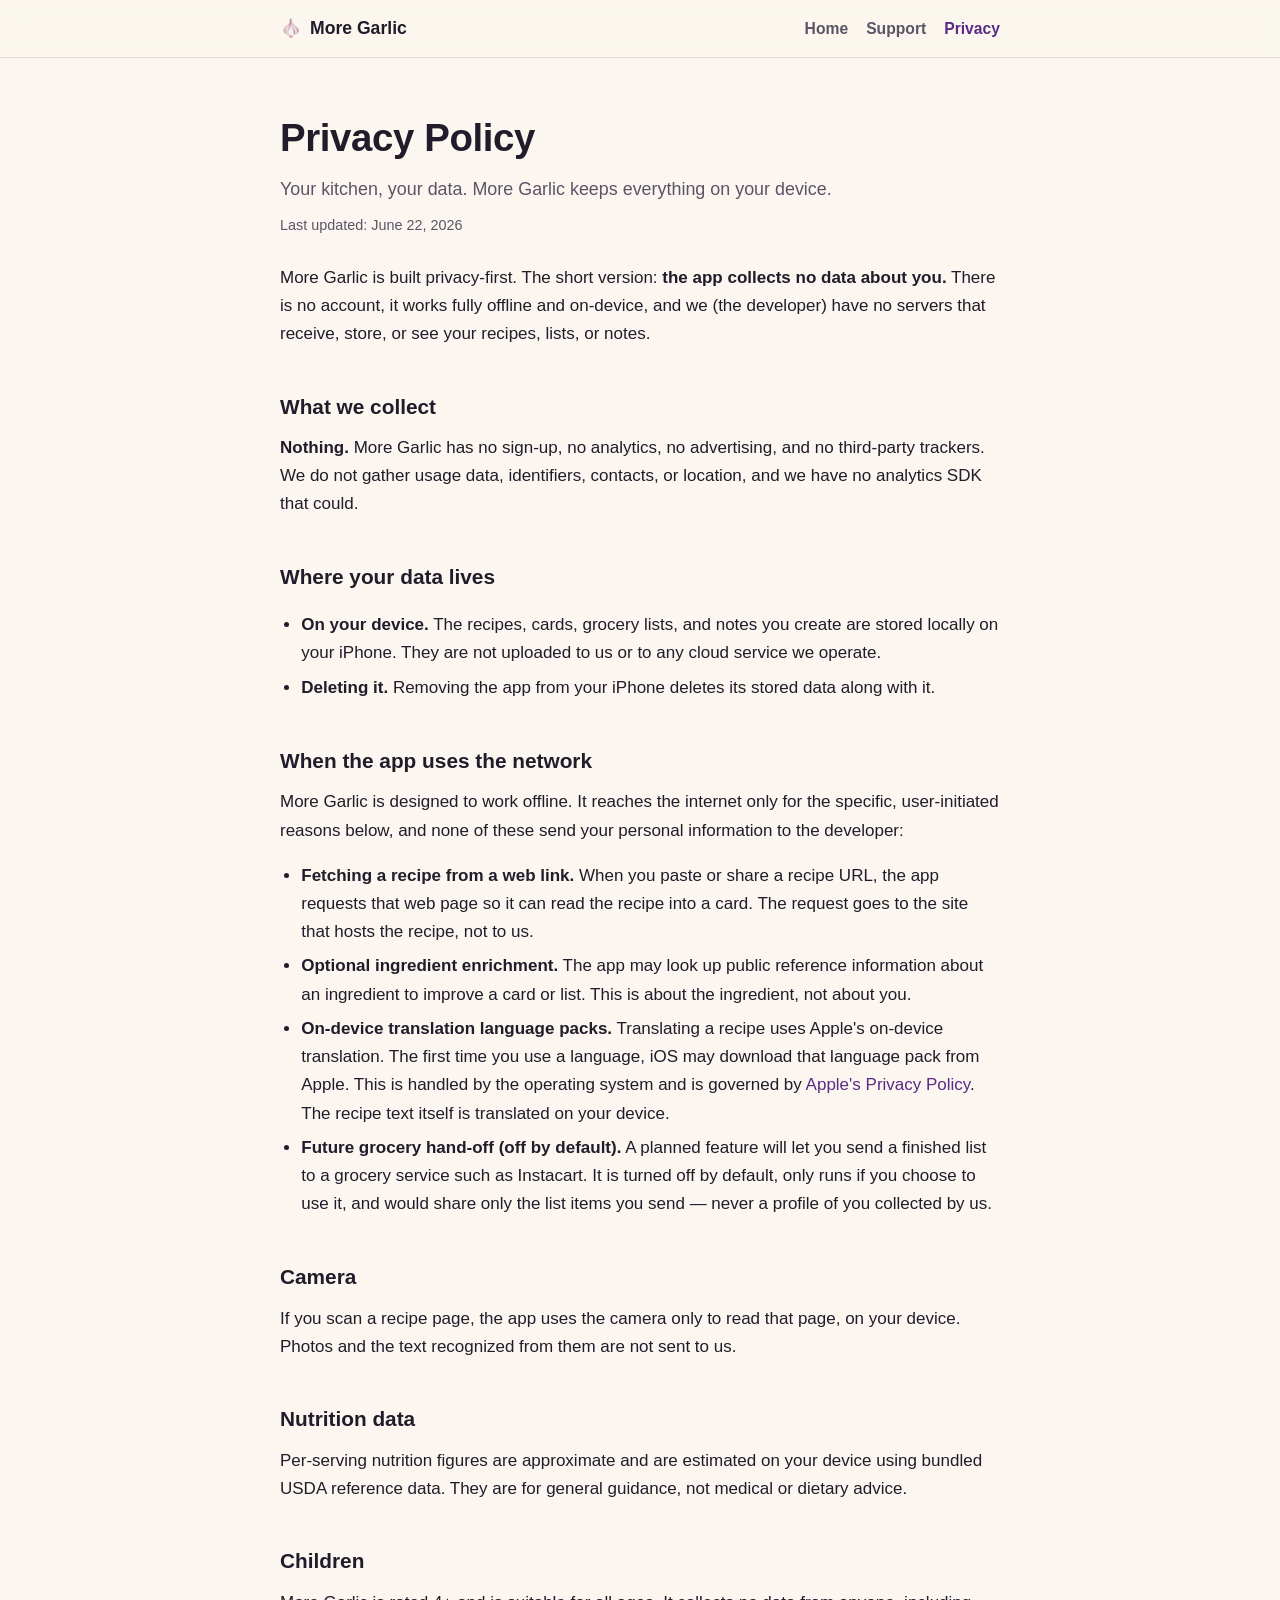
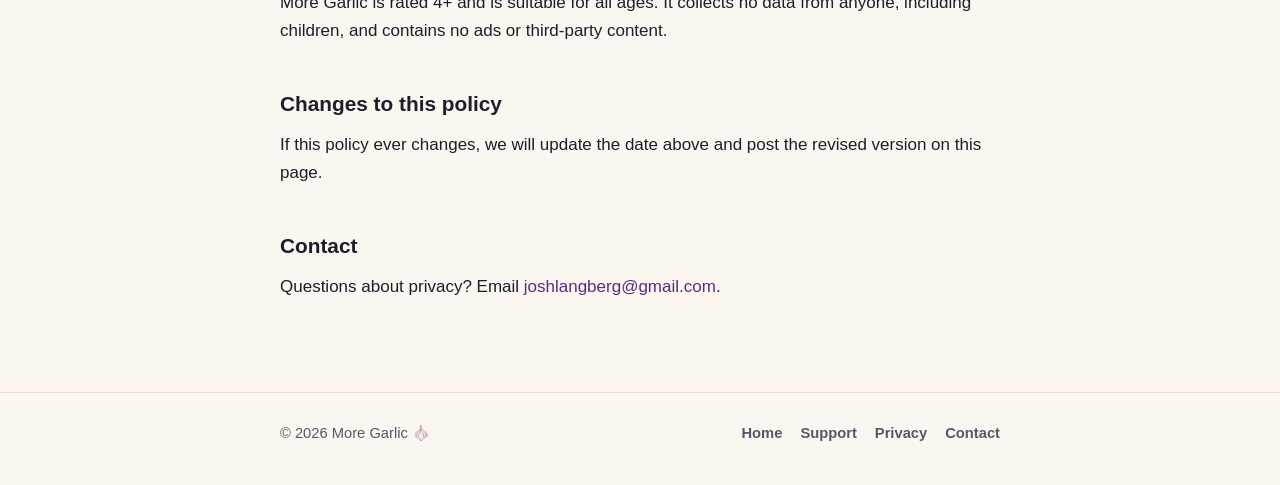
==== privacy.html @ c655173b "More Garlic site: landing, privacy, support Static HTML/CSS marketing + legal site for the iOS app M" ====
<!doctype html>
<html lang="en">
<head>
<meta charset="utf-8">
<meta name="viewport" content="width=device-width, initial-scale=1">
<title>More Garlic 🧄 — Privacy Policy</title>
<meta name="description" content="More Garlic Privacy Policy. No account, no analytics, no tracking, no ads, no data collected. Your recipes and lists stay on your device.">
<link rel="stylesheet" href="style.css">
</head>
<body>
<a class="skip" href="#main">Skip to content</a>

<header class="site-header">
  <div class="wrap">
    <a class="brand" href="index.html"><span aria-hidden="true">🧄</span> More Garlic</a>
    <nav class="nav" aria-label="Primary">
      <a href="index.html">Home</a>
      <a href="support.html">Support</a>
      <a href="privacy.html" aria-current="page">Privacy</a>
    </nav>
  </div>
</header>

<main id="main">
  <div class="wrap content">

    <div class="page-head">
      <h1>Privacy Policy</h1>
      <p class="lede">Your kitchen, your data. More Garlic keeps everything on your device.</p>
      <p class="updated">Last updated: June 22, 2026</p>
    </div>

    <p>More Garlic is built privacy-first. The short version: <strong>the app collects no data
    about you.</strong> There is no account, it works fully offline and on-device, and we (the
    developer) have no servers that receive, store, or see your recipes, lists, or notes.</p>

    <h2>What we collect</h2>
    <p><strong>Nothing.</strong> More Garlic has no sign-up, no analytics, no advertising, and no
    third-party trackers. We do not gather usage data, identifiers, contacts, or location, and we
    have no analytics SDK that could.</p>

    <h2>Where your data lives</h2>
    <ul>
      <li><strong>On your device.</strong> The recipes, cards, grocery lists, and notes you create
      are stored locally on your iPhone. They are not uploaded to us or to any cloud service we
      operate.</li>
      <li><strong>Deleting it.</strong> Removing the app from your iPhone deletes its stored data
      along with it.</li>
    </ul>

    <h2>When the app uses the network</h2>
    <p>More Garlic is designed to work offline. It reaches the internet only for the specific,
    user-initiated reasons below, and none of these send your personal information to the
    developer:</p>
    <ul>
      <li><strong>Fetching a recipe from a web link.</strong> When you paste or share a recipe URL,
      the app requests that web page so it can read the recipe into a card. The request goes to the
      site that hosts the recipe, not to us.</li>
      <li><strong>Optional ingredient enrichment.</strong> The app may look up public reference
      information about an ingredient to improve a card or list. This is about the ingredient, not
      about you.</li>
      <li><strong>On-device translation language packs.</strong> Translating a recipe uses Apple's
      on-device translation. The first time you use a language, iOS may download that language pack
      from Apple. This is handled by the operating system and is governed by
      <a href="https://www.apple.com/legal/privacy/">Apple's Privacy Policy</a>. The recipe text
      itself is translated on your device.</li>
      <li><strong>Future grocery hand-off (off by default).</strong> A planned feature will let you
      send a finished list to a grocery service such as Instacart. It is turned off by default, only
      runs if you choose to use it, and would share only the list items you send — never a profile of
      you collected by us.</li>
    </ul>

    <h2>Camera</h2>
    <p>If you scan a recipe page, the app uses the camera only to read that page, on your device.
    Photos and the text recognized from them are not sent to us.</p>

    <h2>Nutrition data</h2>
    <p>Per-serving nutrition figures are approximate and are estimated on your device using bundled
    USDA reference data. They are for general guidance, not medical or dietary advice.</p>

    <h2>Children</h2>
    <p>More Garlic is rated 4+ and is suitable for all ages. It collects no data from anyone,
    including children, and contains no ads or third-party content.</p>

    <h2>Changes to this policy</h2>
    <p>If this policy ever changes, we will update the date above and post the revised version on
    this page.</p>

    <h2>Contact</h2>
    <p>Questions about privacy? Email
    <a href="mailto:joshlangberg@gmail.com">joshlangberg@gmail.com</a>.</p>

  </div>
</main>

<footer class="site-footer">
  <div class="wrap">
    <span>© 2026 More Garlic 🧄</span>
    <nav aria-label="Footer">
      <a href="index.html">Home</a>
      <a href="support.html">Support</a>
      <a href="privacy.html">Privacy</a>
      <a href="mailto:joshlangberg@gmail.com">Contact</a>
    </nav>
  </div>
</footer>

</body>
</html>
---- style.css ----
/* More Garlic — shared stylesheet
   Brand: "Playful Pantry" — aubergine/purple accent, garlic, warm off-white.
   Mobile-first, accessible (WCAG AA), light + dark aware, no heavy assets. */

:root {
  color-scheme: light dark;

  /* Aubergine / purple brand ramp. Primary chosen for AA contrast on off-white. */
  --plum:        #5b2a86;   /* primary accent — ~7.4:1 on --bg, passes AA/AAA for text */
  --plum-deep:   #3f1d63;   /* hover / strong */
  --plum-tint:   #efe6f6;   /* chip / callout backgrounds */

  --bg:          #fbf7f0;   /* warm off-white */
  --surface:     #ffffff;
  --ink:         #221b2a;   /* near-black with a plum cast — ~14:1 on --bg */
  --ink-soft:    #5c5466;   /* muted body — ~5.6:1 on --bg, passes AA */
  --line:        #e7ddd0;   /* warm hairline */

  --radius:      18px;
  --radius-sm:   12px;
  --maxw:        760px;
}

@media (prefers-color-scheme: dark) {
  :root {
    --plum:      #d3b6f0;   /* light lilac for text/links on dark — high contrast */
    --plum-deep: #e8d6fb;
    --plum-tint: #2a1f38;

    --bg:        #161019;
    --surface:   #1f1726;
    --ink:       #f1ebf6;
    --ink-soft:  #b6acc2;
    --line:      #312640;
  }
}

* { box-sizing: border-box; }

html { -webkit-text-size-adjust: 100%; text-size-adjust: 100%; }

body {
  margin: 0;
  background: var(--bg);
  color: var(--ink);
  font: 17px/1.65 ui-rounded, "SF Pro Rounded", -apple-system, BlinkMacSystemFont,
        "Segoe UI", Roboto, "Helvetica Neue", Arial, sans-serif;
  -webkit-font-smoothing: antialiased;
}

.wrap {
  max-width: var(--maxw);
  margin: 0 auto;
  padding: 0 20px;
}

a {
  color: var(--plum);
  text-decoration: none;
}
a:hover { text-decoration: underline; }

/* Visible, generous focus ring for keyboard users */
a:focus-visible,
button:focus-visible {
  outline: 3px solid var(--plum);
  outline-offset: 3px;
  border-radius: 6px;
}

/* Skip link for screen-reader / keyboard users */
.skip {
  position: absolute;
  left: -9999px;
  top: 0;
  background: var(--plum);
  color: #fff;
  padding: 10px 16px;
  border-radius: 0 0 10px 0;
  z-index: 10;
}
.skip:focus {
  left: 0;
}

/* ---------- Header / nav ---------- */
.site-header {
  border-bottom: 1px solid var(--line);
  background: color-mix(in srgb, var(--bg) 88%, transparent);
  position: sticky;
  top: 0;
  -webkit-backdrop-filter: saturate(160%) blur(8px);
  backdrop-filter: saturate(160%) blur(8px);
  z-index: 5;
}
.site-header .wrap {
  display: flex;
  align-items: center;
  justify-content: space-between;
  gap: 16px;
  flex-wrap: wrap;
  padding-top: 14px;
  padding-bottom: 14px;
}
.brand {
  font-weight: 700;
  font-size: 1.1rem;
  color: var(--ink);
  display: inline-flex;
  align-items: center;
  gap: 8px;
}
.brand:hover { text-decoration: none; }
.nav {
  display: flex;
  gap: 18px;
  font-size: 0.98rem;
}
.nav a { color: var(--ink-soft); font-weight: 600; }
.nav a:hover,
.nav a[aria-current="page"] { color: var(--plum); }

/* ---------- Hero ---------- */
.hero {
  text-align: center;
  padding: 64px 0 40px;
}
.hero .garlic {
  font-size: 64px;
  line-height: 1;
  display: block;
  margin-bottom: 14px;
}
.hero h1 {
  font-size: clamp(2.1rem, 7vw, 3rem);
  line-height: 1.08;
  margin: 0 0 12px;
  letter-spacing: -0.02em;
}
.hero .tagline {
  font-size: clamp(1.15rem, 4vw, 1.4rem);
  color: var(--ink-soft);
  margin: 0 auto;
  max-width: 30ch;
}
.chip {
  display: inline-block;
  background: var(--plum-tint);
  color: var(--plum);
  font-weight: 700;
  font-size: 0.82rem;
  letter-spacing: 0.01em;
  padding: 6px 14px;
  border-radius: 999px;
  margin-bottom: 22px;
}

/* ---------- Generic page heads ---------- */
.page-head { padding: 48px 0 8px; }
.page-head h1 { font-size: clamp(1.9rem, 6vw, 2.4rem); margin: 0 0 6px; letter-spacing: -0.01em; }
.page-head .lede { color: var(--ink-soft); font-size: 1.12rem; margin: 0; }
.updated { color: var(--ink-soft); font-size: 0.9rem; margin: 8px 0 0; }

/* Section heading above the feature grid */
.section-title {
  text-align: center;
  font-size: 1.5rem;
  margin: 8px 0 4px;
}

/* "One more thing" closing block */
.closer { text-align: center; margin: 8px 0 4px; }
.closer h2 { font-size: 1.4rem; margin: 0 0 6px; }
.closer p { color: var(--ink-soft); max-width: 46ch; margin: 0 auto 18px; }

/* ---------- Feature grid ---------- */
.features {
  display: grid;
  grid-template-columns: 1fr;
  gap: 16px;
  padding: 16px 0 8px;
}
@media (min-width: 620px) {
  .features { grid-template-columns: 1fr 1fr; }
}
.feature {
  background: var(--surface);
  border: 1px solid var(--line);
  border-radius: var(--radius);
  padding: 22px 22px 24px;
}
.feature .ico { font-size: 30px; line-height: 1; display: block; margin-bottom: 10px; }
.feature h3 { margin: 0 0 6px; font-size: 1.12rem; }
.feature p { margin: 0; color: var(--ink-soft); }

/* ---------- Callout (private by design) ---------- */
.callout {
  background: var(--plum-tint);
  border: 1px solid color-mix(in srgb, var(--plum) 24%, transparent);
  border-radius: var(--radius);
  padding: 26px 24px;
  margin: 36px 0;
  text-align: center;
}
.callout h2 { margin: 0 0 8px; color: var(--plum); font-size: 1.35rem; }
.callout p { margin: 0 auto; max-width: 52ch; color: var(--ink); }

/* ---------- Long-form content (privacy / support) ---------- */
.content { padding-bottom: 24px; }
.content h2 { font-size: 1.3rem; margin: 2em 0 0.4em; }
.content h3 { font-size: 1.06rem; margin: 1.5em 0 0.25em; }
.content p { margin: 0.6em 0; }
.content ul { padding-left: 1.25em; }
.content li { margin: 0.4em 0; }
.content strong { color: var(--ink); }
code {
  background: color-mix(in srgb, var(--ink) 10%, transparent);
  padding: 1px 6px;
  border-radius: 6px;
  font-size: 0.92em;
}
hr {
  border: none;
  border-top: 1px solid var(--line);
  margin: 2.4em 0;
}

/* FAQ via native disclosure */
.faq details {
  border: 1px solid var(--line);
  border-radius: var(--radius-sm);
  background: var(--surface);
  padding: 4px 18px;
  margin: 10px 0;
}
.faq summary {
  cursor: pointer;
  font-weight: 700;
  padding: 12px 0;
  list-style: none;
}
.faq summary::-webkit-details-marker { display: none; }
.faq summary::after {
  content: "＋";
  float: right;
  color: var(--plum);
  font-weight: 700;
}
.faq details[open] summary::after { content: "－"; }
.faq details p { margin: 0 0 14px; color: var(--ink-soft); }

/* ---------- CTA buttons ---------- */
.cta-row { text-align: center; margin: 8px 0 4px; }
.btn {
  display: inline-block;
  background: var(--plum);
  color: #fff;
  font-weight: 700;
  padding: 13px 24px;
  border-radius: 999px;
  margin: 6px;
}
.btn:hover { background: var(--plum-deep); text-decoration: none; }
.btn.ghost {
  background: transparent;
  color: var(--plum);
  border: 2px solid var(--plum);
  padding: 11px 22px;
}
.note { color: var(--ink-soft); font-size: 0.92rem; margin-top: 10px; }

/* ---------- Footer ---------- */
.site-footer {
  border-top: 1px solid var(--line);
  margin-top: 56px;
  padding: 28px 0 40px;
  color: var(--ink-soft);
  font-size: 0.92rem;
}
.site-footer .wrap {
  display: flex;
  flex-wrap: wrap;
  gap: 8px 22px;
  align-items: center;
  justify-content: space-between;
}
.site-footer nav { display: flex; gap: 18px; flex-wrap: wrap; }
.site-footer a { color: var(--ink-soft); font-weight: 600; }
.site-footer a:hover { color: var(--plum); }

@media (prefers-reduced-motion: reduce) {
  * { scroll-behavior: auto !important; }
}
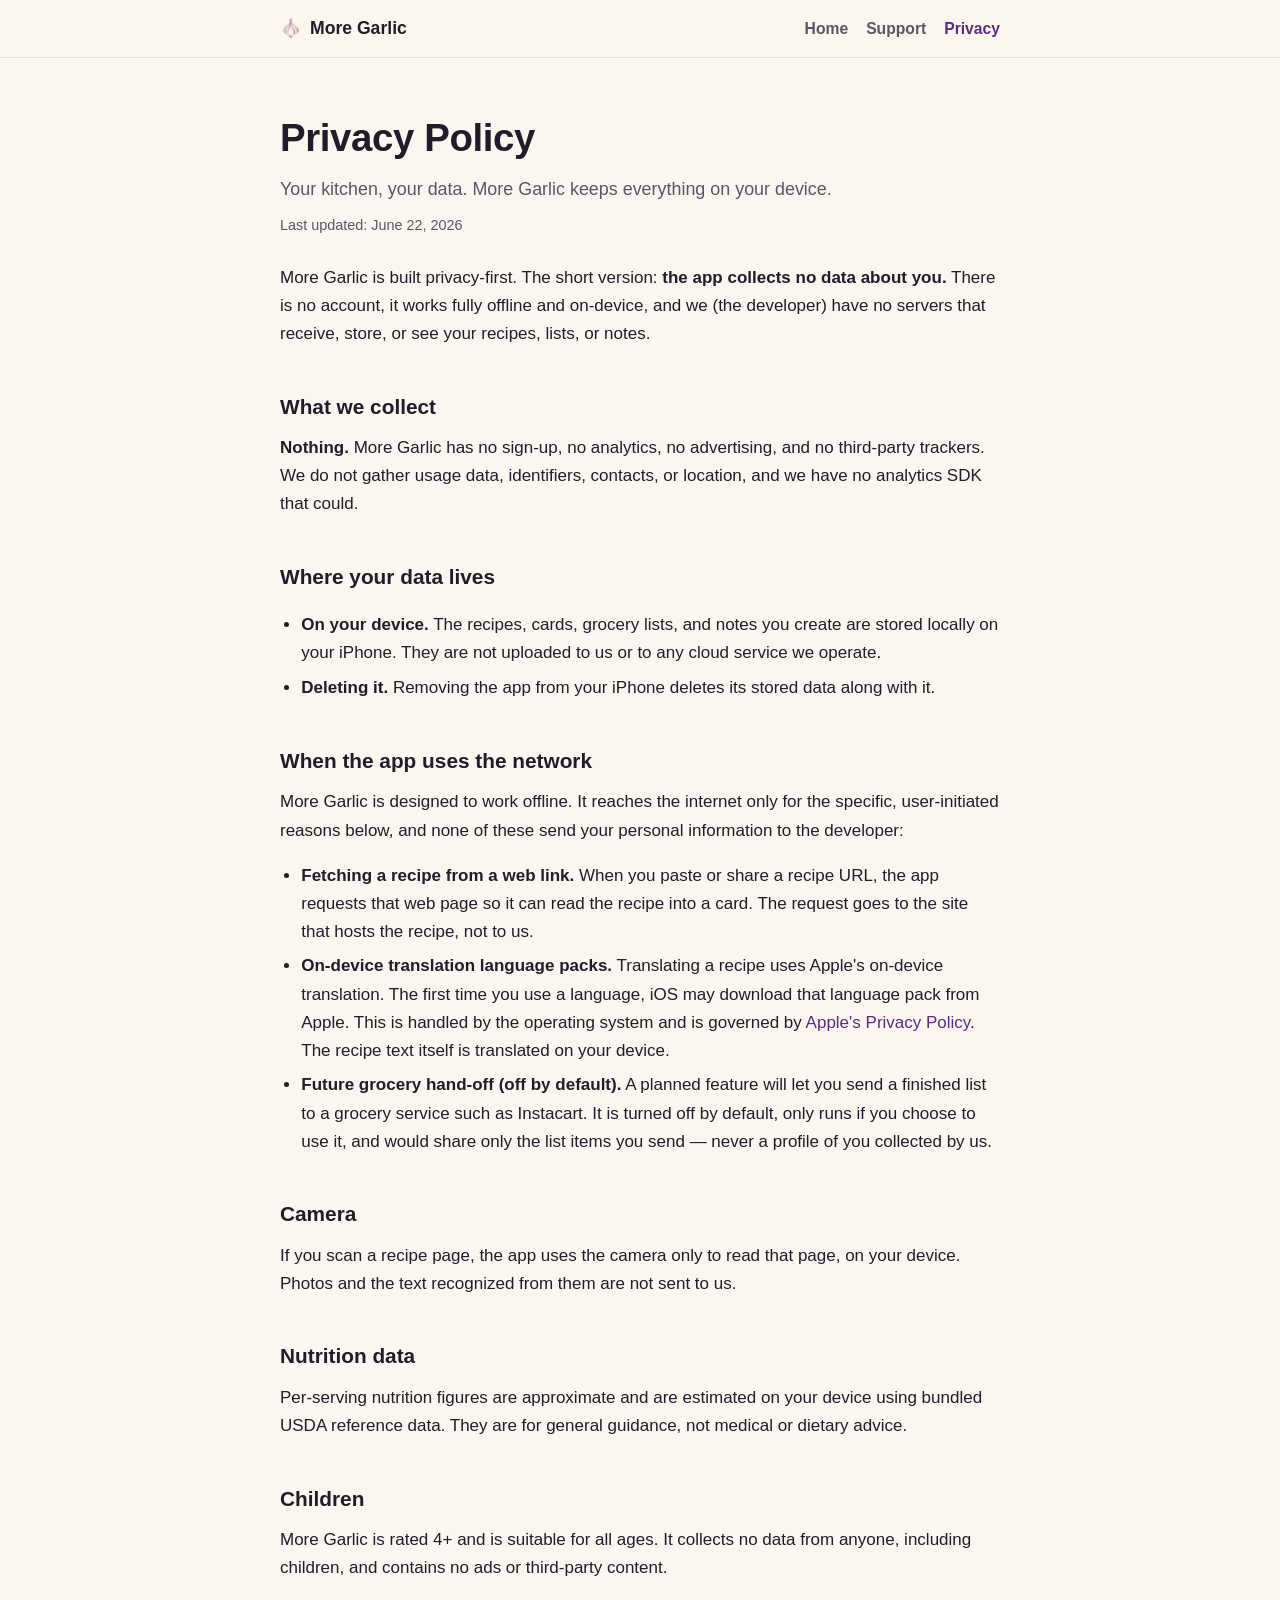
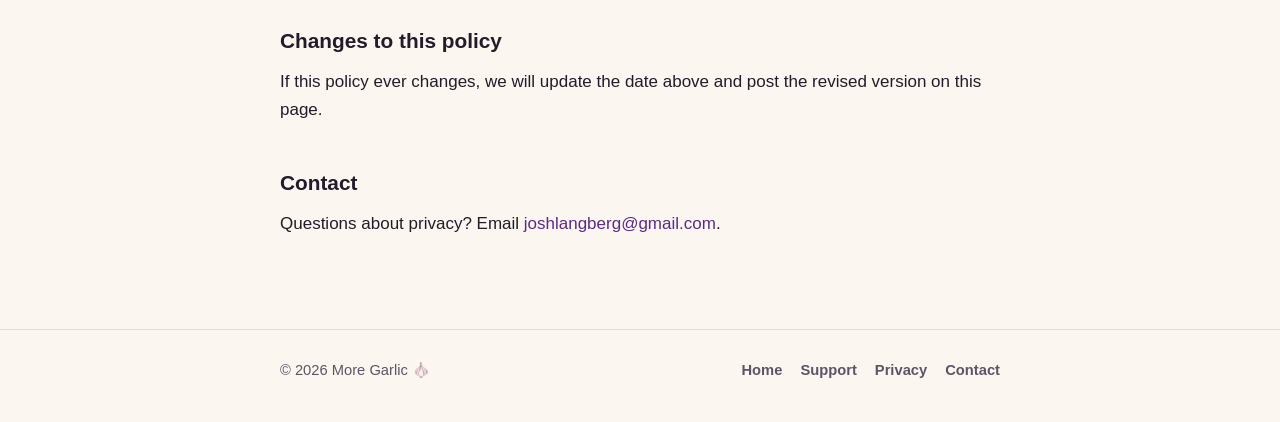
==== commit 4a213526: "fix(privacy): remove inaccurate 'ingredient enrichment' network use QA: the app resolves ingredients" ====
--- a/privacy.html
+++ b/privacy.html
@@ -56,9 +56,6 @@
       <li><strong>Fetching a recipe from a web link.</strong> When you paste or share a recipe URL,
       the app requests that web page so it can read the recipe into a card. The request goes to the
       site that hosts the recipe, not to us.</li>
-      <li><strong>Optional ingredient enrichment.</strong> The app may look up public reference
-      information about an ingredient to improve a card or list. This is about the ingredient, not
-      about you.</li>
       <li><strong>On-device translation language packs.</strong> Translating a recipe uses Apple's
       on-device translation. The first time you use a language, iOS may download that language pack
       from Apple. This is handled by the operating system and is governed by
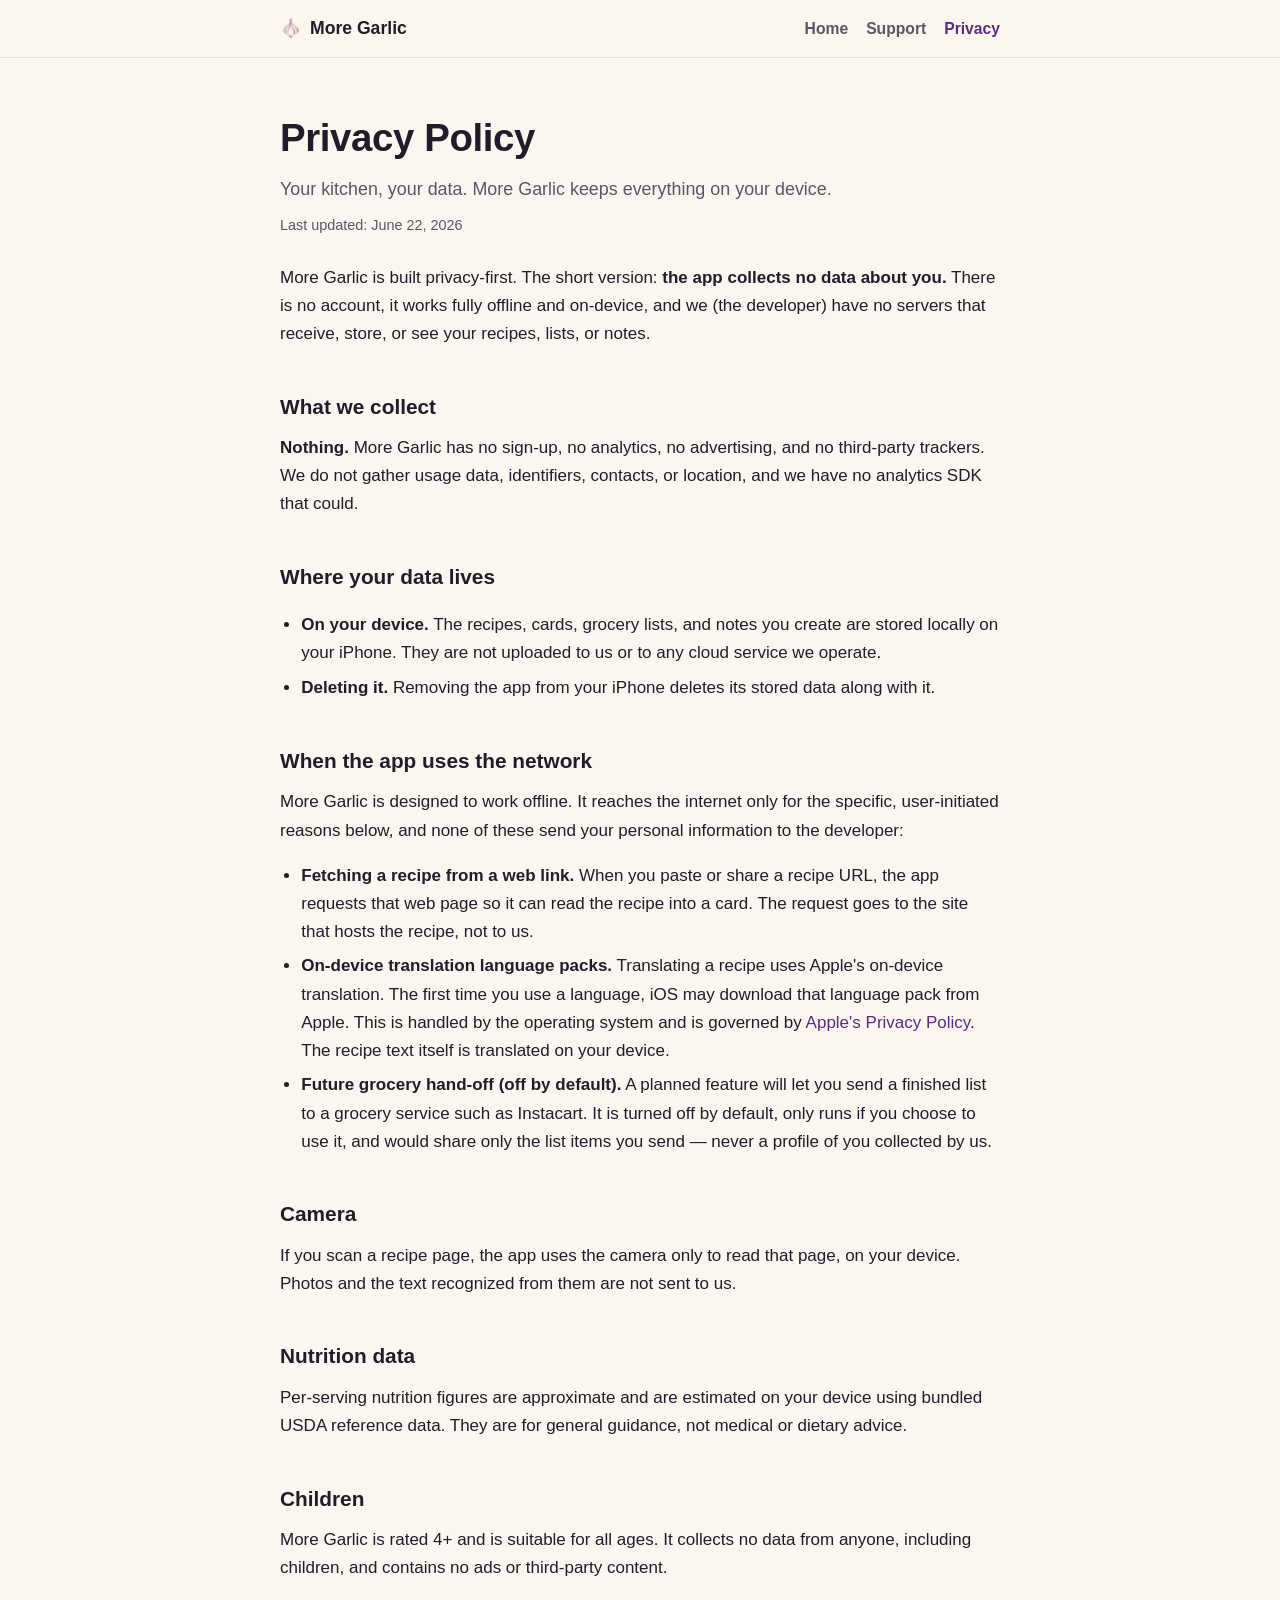
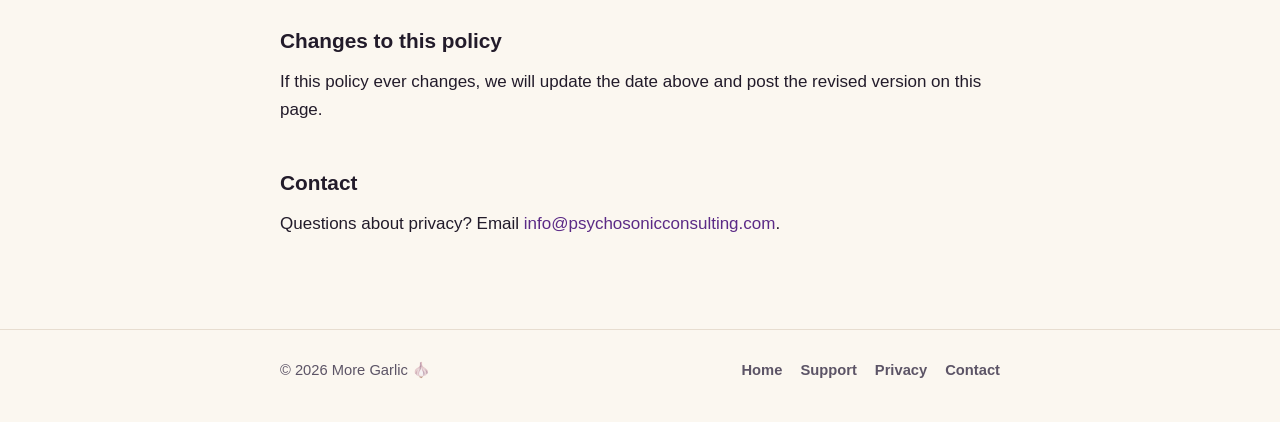
==== commit dba620a9: "chore(site): swap contact email to info@psychosonicconsulting.com" ====
--- a/privacy.html
+++ b/privacy.html
@@ -85,7 +85,7 @@
 
     <h2>Contact</h2>
     <p>Questions about privacy? Email
-    <a href="mailto:joshlangberg@gmail.com">joshlangberg@gmail.com</a>.</p>
+    <a href="mailto:info@psychosonicconsulting.com">info@psychosonicconsulting.com</a>.</p>
 
   </div>
 </main>
@@ -97,7 +97,7 @@
       <a href="index.html">Home</a>
       <a href="support.html">Support</a>
       <a href="privacy.html">Privacy</a>
-      <a href="mailto:joshlangberg@gmail.com">Contact</a>
+      <a href="mailto:info@psychosonicconsulting.com">Contact</a>
     </nav>
   </div>
 </footer>
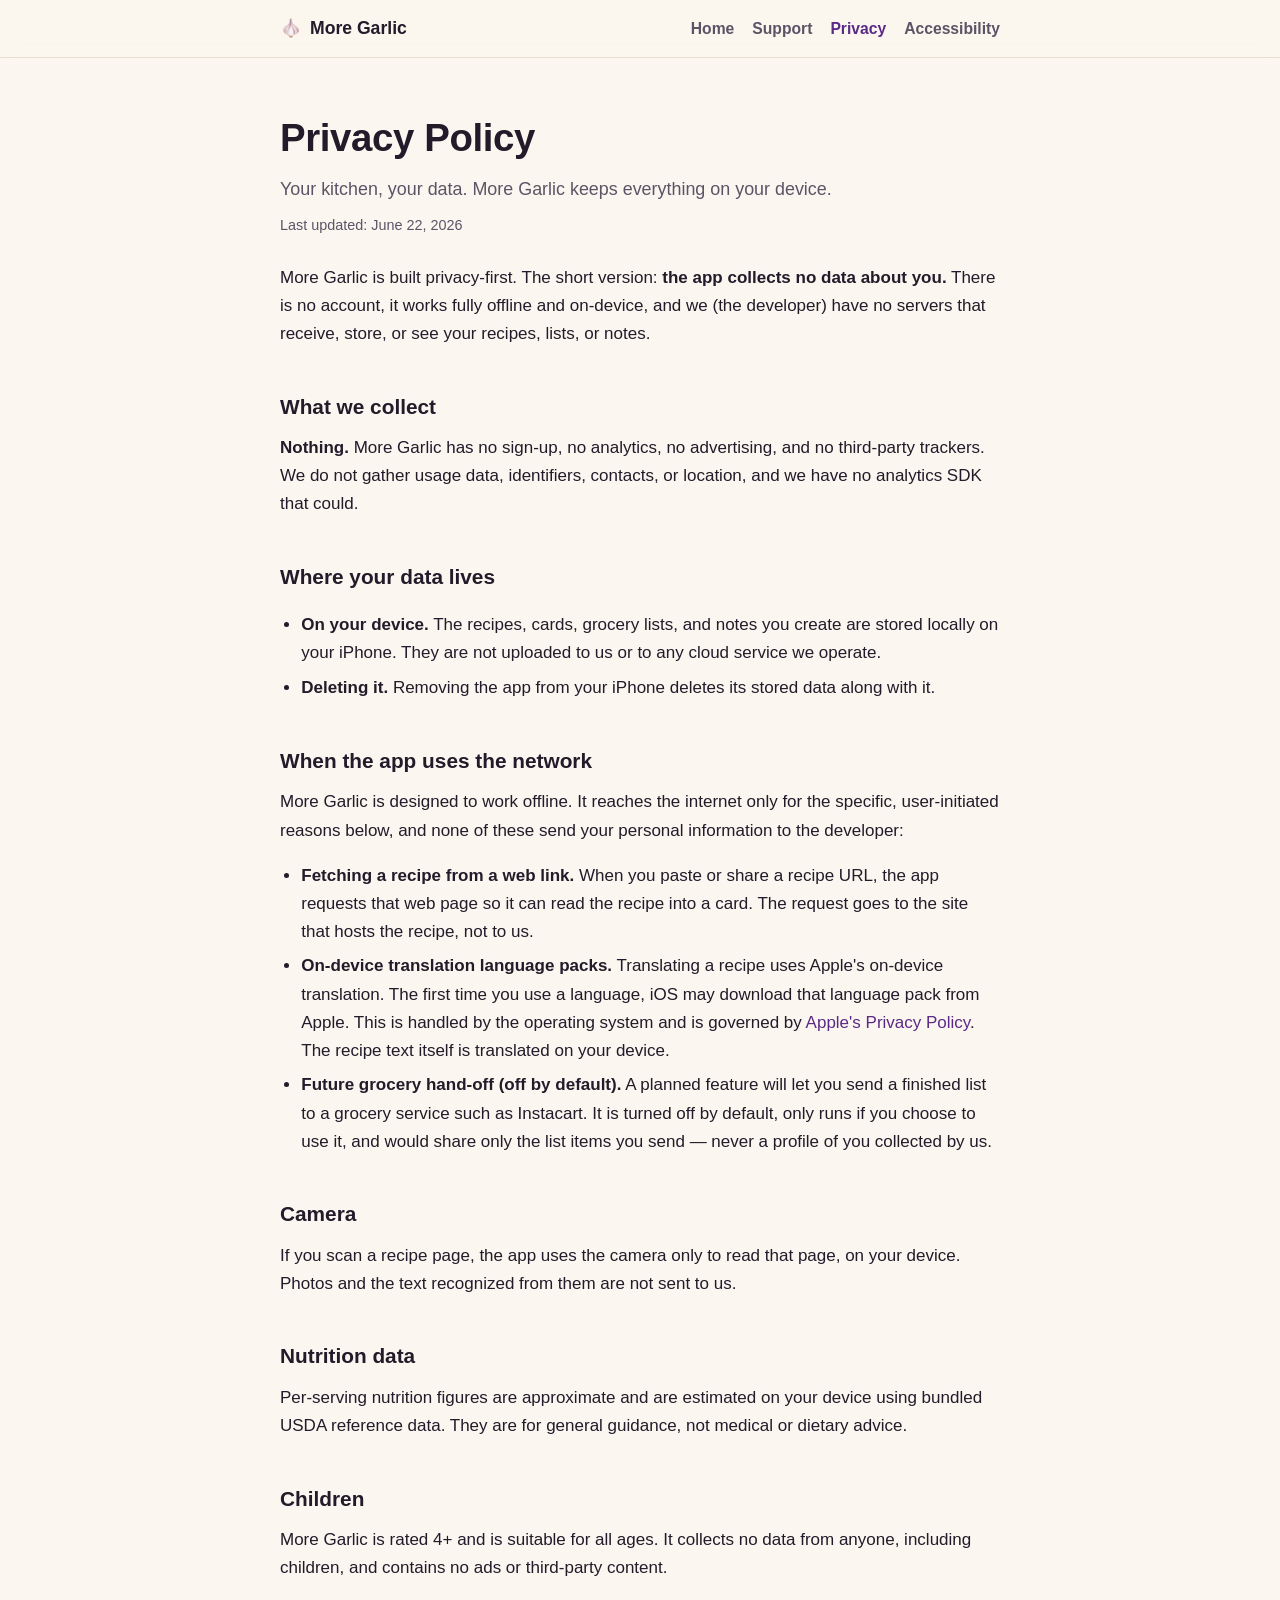
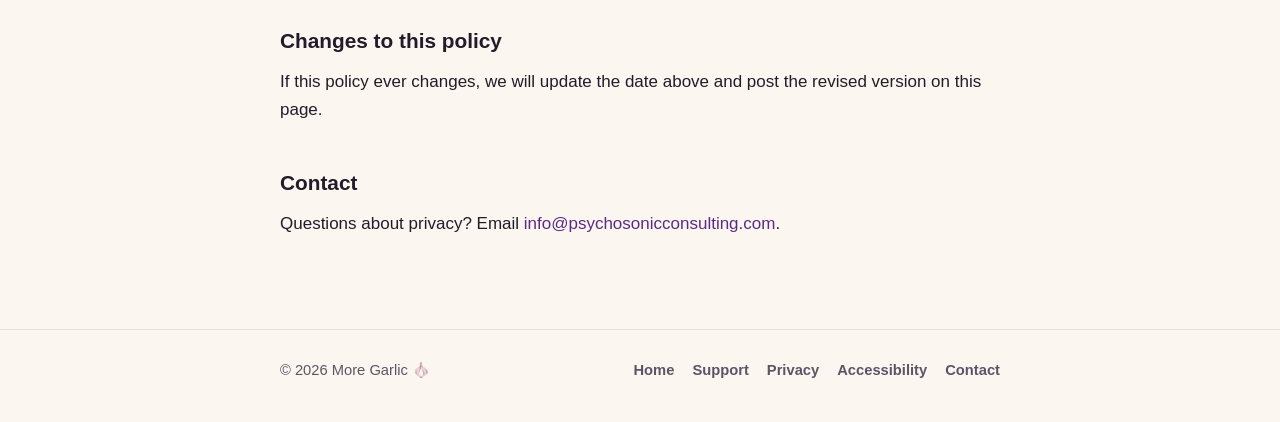
==== commit a30c10f1: "Add Accessibility page; fix stale 'ingredient enrichment' network claim - New accessibility.html (pu" ====
--- a/privacy.html
+++ b/privacy.html
@@ -17,6 +17,7 @@
       <a href="index.html">Home</a>
       <a href="support.html">Support</a>
       <a href="privacy.html" aria-current="page">Privacy</a>
+      <a href="accessibility.html">Accessibility</a>
     </nav>
   </div>
 </header>
@@ -97,6 +98,7 @@
       <a href="index.html">Home</a>
       <a href="support.html">Support</a>
       <a href="privacy.html">Privacy</a>
+      <a href="accessibility.html">Accessibility</a>
       <a href="mailto:info@psychosonicconsulting.com">Contact</a>
     </nav>
   </div>
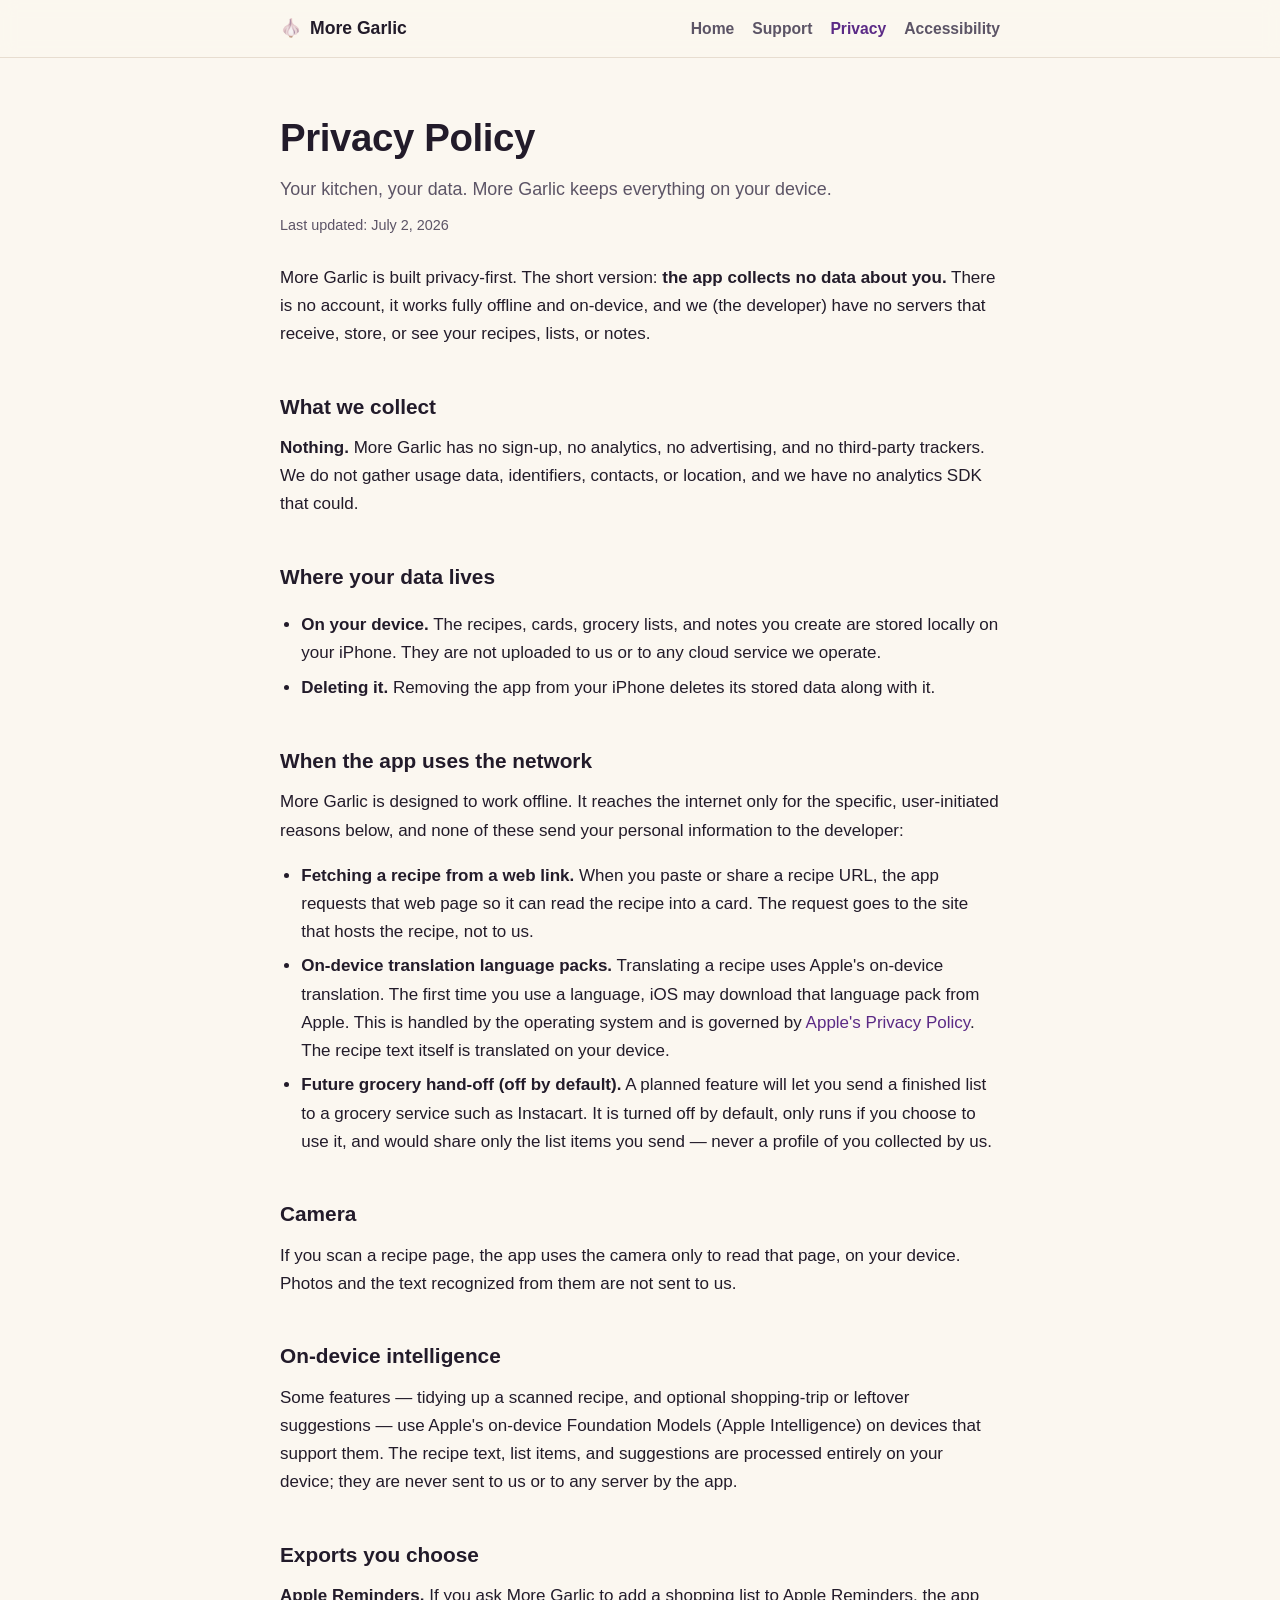
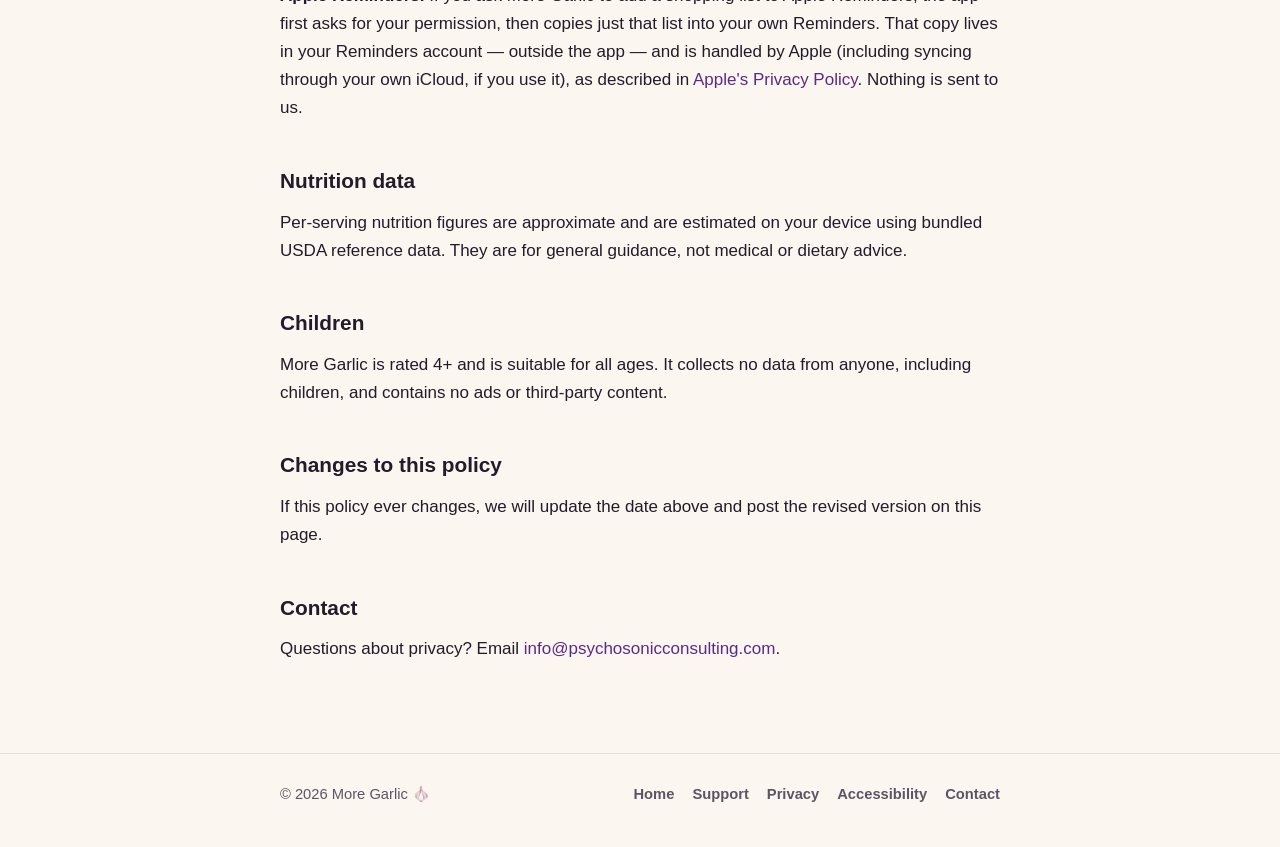
==== commit 8c319b7a: "privacy: disclose Apple Reminders export + on-device Foundation Models use; bump date Two data flows" ====
--- a/privacy.html
+++ b/privacy.html
@@ -28,7 +28,7 @@
     <div class="page-head">
       <h1>Privacy Policy</h1>
       <p class="lede">Your kitchen, your data. More Garlic keeps everything on your device.</p>
-      <p class="updated">Last updated: June 22, 2026</p>
+      <p class="updated">Last updated: July 2, 2026</p>
     </div>
 
     <p>More Garlic is built privacy-first. The short version: <strong>the app collects no data
@@ -72,6 +72,20 @@
     <p>If you scan a recipe page, the app uses the camera only to read that page, on your device.
     Photos and the text recognized from them are not sent to us.</p>
 
+    <h2>On-device intelligence</h2>
+    <p>Some features — tidying up a scanned recipe, and optional shopping-trip or leftover
+    suggestions — use Apple's on-device Foundation Models (Apple Intelligence) on devices that
+    support them. The recipe text, list items, and suggestions are processed entirely on your
+    device; they are never sent to us or to any server by the app.</p>
+
+    <h2>Exports you choose</h2>
+    <p><strong>Apple Reminders.</strong> If you ask More Garlic to add a shopping list to Apple
+    Reminders, the app first asks for your permission, then copies just that list into your own
+    Reminders. That copy lives in your Reminders account — outside the app — and is handled by
+    Apple (including syncing through your own iCloud, if you use it), as described in
+    <a href="https://www.apple.com/legal/privacy/">Apple's Privacy Policy</a>. Nothing is sent
+    to us.</p>
+
     <h2>Nutrition data</h2>
     <p>Per-serving nutrition figures are approximate and are estimated on your device using bundled
     USDA reference data. They are for general guidance, not medical or dietary advice.</p>
